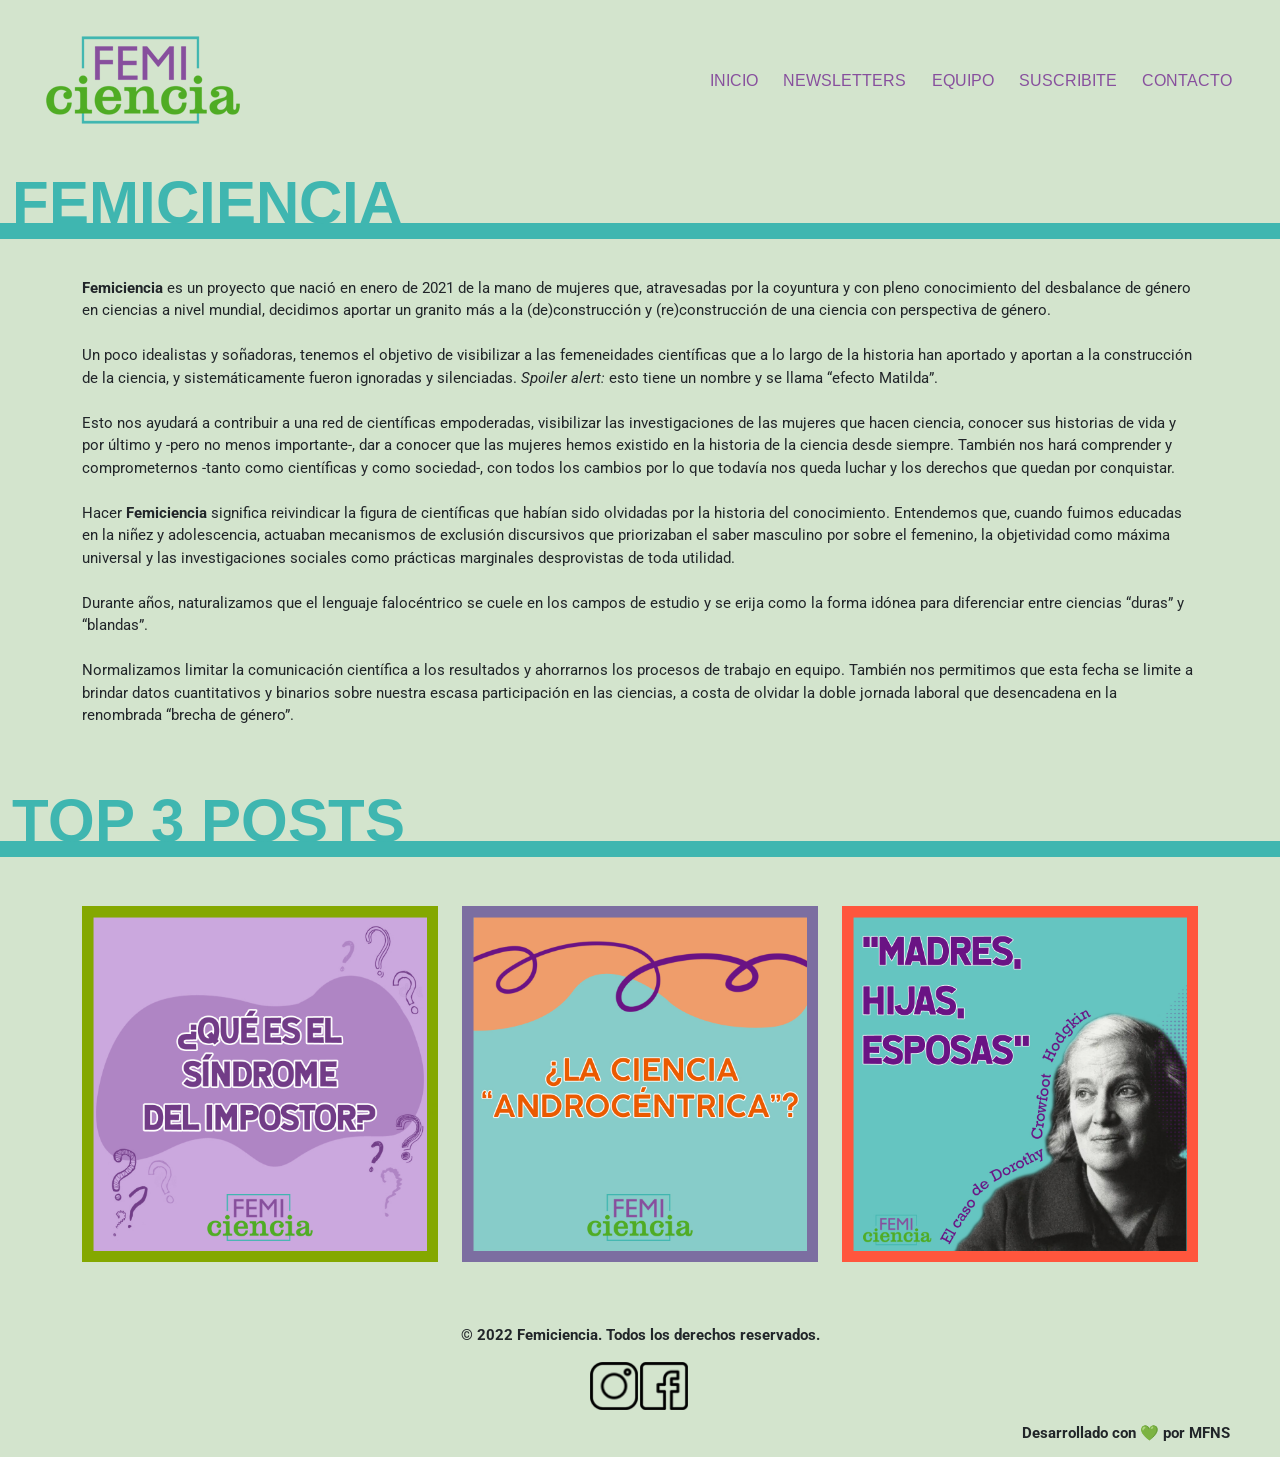
==== index.html @ efdb840a "cambios en el header" ====
<!DOCTYPE html>
<html lang="en">
<head>
    <meta charset="UTF-8">
    <meta http-equiv="X-UA-Compatible" content="IE=edge">
    <meta name="viewport" content="width=device-width, initial-scale=1.0">
    <title>Home | Femiciencia | Comunicación sobre ciencia y género</title>

    <!--Favicon-->
    <link rel="shortcut icon" href="media/logo-femiciencia-favicon.ico" type="image/x-icon">
    <!--Description-->
    <meta name="description" content="Femiciencia es un proyecto de comunicación pública de las ciencias con mirada feminista, que nació por iniciativa de mujeres decididas a aportar a la (de)construcción y (re)construcción de una ciencia con perspectiva de género.">
    <!--Keywords-->
    <meta name="keywords" content="femiciencia, ciencia, género, feminismo, feminismos, perspectiva de género, comunicación, newsletter, comunicación científica, podcast, periodismo, noticias, feminidades, mujer, mujeres, brecha de género">
    <!--Opengraph-->
    <meta property="og:type" content="website">
    <meta property="og:title" content="Femiciencia | Comunicación sobre ciencia y género">
    <meta property="og:url" content="https://femiciencia.000webhostapp.com/index.html">
    <meta property="og:image" content="https://femiciencia.000webhostapp.com/media/logo.png">

    <!--Bootstrap-->
    <link href="https://cdn.jsdelivr.net/npm/bootstrap@5.1.3/dist/css/bootstrap.min.css" rel="stylesheet" integrity="sha384-1BmE4kWBq78iYhFldvKuhfTAU6auU8tT94WrHftjDbrCEXSU1oBoqyl2QvZ6jIW3" crossorigin="anonymous">
    <!--Google Fonts-->
    <link rel="preconnect" href="https://fonts.googleapis.com">
    <link rel="preconnect" href="https://fonts.gstatic.com" crossorigin>
    <link href="https://fonts.googleapis.com/css2?family=Arimo:wght@700&family=Roboto&display=swap" rel="stylesheet">
    <!--CSS-->
    <link rel="stylesheet" href="css/style.css">
    

</head>

<body>

    <!--Inicio encabezado-->    
    <header>
        <!--Inicio menu-->
        <section class="container-fluid section-nav">
            <nav class="navbar navbar-expand-lg container-fluid">
                <div class="container navbar-femi">

                    <a class="navbar-brand" href="index.html"><img src="media/logo.png" alt="Logo Femiciencia" class="logo-femiciencia"></a>

                    <button class="navbar-toggler button-femi" type="button" data-bs-toggle="collapse" data-bs-target="#navbarNav" aria-controls="navbarNav" aria-expanded="false" aria-label="Toggle navigation">
                        <span class="navbar-toggler-icon span-femi"></span>
                    </button>

                    <div class="collapse navbar-collapse collapse-femi container" id="navbarNav">
                        <ul class="navbar-nav ms-auto">
                            <li class="nav-item">
                                <a class="text-menu active" aria-current="page" href="index.html">INICIO</a>
                            </li>
                            <li class="nav-item">
                                <a class="text-menu" href="pages/newsletters.html">NEWSLETTERS</a>
                            </li>
                            <li class="nav-item">
                                <a class="text-menu" href="pages/quienessomos.html">EQUIPO</a>
                            </li>                  
                            <li class="nav-item">
                                <a class="text-menu" href="https://docs.google.com/forms/d/e/1FAIpQLSc8VqwFJJlAEAxdl2mF-Wn6zLK8KfPBBio-UiVipJTwvLGVhA/viewform" target="_blank">SUSCRIBITE</a>
                            </li>
                            <li class="nav-item">
                                <a class="text-menu" href="pages/contacto.html">CONTACTO</a>
                            </li>
                        </ul>
                    </div>
                </div>
            </nav>
          <!--Fin menu-->
        </section> 
    </header>
    <!--Fin encabezado-->  

    <!--Inicio main-->  
    <main>
        <!--Inicio sección texto descriptivo-->
        <section class="index-section">

            <div class="index-div1 container-fluid">
                <h1 class="heading-t1">FEMICIENCIA</h1>
            </div>
            <div class="index-div2 container-fluid">
                <div class="container">
                
                    <p class="index-text"><strong>Femiciencia</strong> es un proyecto que nació en enero de 2021 de la mano de mujeres que, atravesadas por la coyuntura y con pleno conocimiento del desbalance de género en ciencias a nivel mundial, decidimos aportar un granito más a la (de)construcción y (re)construcción de una ciencia con perspectiva de género.<br><br>
                    Un poco idealistas y soñadoras, tenemos el objetivo de visibilizar a las femeneidades científicas que a lo largo de la historia han aportado y aportan a la construcción de la ciencia, y sistemáticamente fueron ignoradas y silenciadas. <i>Spoiler alert:</i> esto tiene un nombre y se llama “efecto Matilda”.<br><br>

                    Esto nos ayudará a contribuir a una red de científicas empoderadas, visibilizar las investigaciones de las mujeres que hacen ciencia, conocer sus historias de vida y por último y -pero no menos importante-, dar a conocer que las mujeres hemos existido en la historia de la ciencia desde siempre. También nos hará comprender y comprometernos -tanto como científicas y como sociedad-, con todos los cambios por lo que todavía nos queda luchar y los derechos que quedan por conquistar. <br><br>
                    Hacer <strong>Femiciencia</strong> significa reivindicar la figura de científicas que habían sido olvidadas por la historia del conocimiento. Entendemos que, cuando fuimos educadas en la niñez y adolescencia, actuaban mecanismos de exclusión discursivos que priorizaban el saber masculino por sobre el femenino, la objetividad como máxima universal y las investigaciones sociales como prácticas marginales desprovistas de toda utilidad. <br><br>
                    Durante años, naturalizamos que el lenguaje falocéntrico se cuele en los campos de estudio y se erija como la forma idónea para diferenciar entre ciencias “duras” y “blandas”. <br><br>
                    Normalizamos limitar la comunicación científica a los resultados y ahorrarnos los procesos de trabajo en equipo. También nos permitimos que esta fecha se limite a brindar datos cuantitativos y binarios sobre nuestra escasa participación en las ciencias, a costa de olvidar la doble jornada laboral que desencadena en la renombrada “brecha de género”.</p>
                </div>
            </div>             
        </section>
        <!--Fin sección texto descriptivo-->

        <!--Inicio seccion posts destacados-->
        <section>
            <div class="index-post-images">
                <div class="container-fluid post-div1">
                    <h2 class="heading-t1">TOP 3 POSTS</h2>
                </div>
            </div>
            <div class="container-fluid post-div2">
                <div class="container index-post-images">
                    <div class="row row-post">
                        <div class="col-lg-4 col-md-4 col-sm-12">
                            <a href="https://www.instagram.com/p/CNvgNy3BuJe/" target="_blank" class="post-image-a"><img src="media/impostor.jpg" alt="síndrome del impostor" class="post-image"></a>
                        </div>
                        <div class="col-lg-4 col-md-4 col-sm-12">
                            <a href="https://www.instagram.com/p/CN8VAHnBcur/" target="_blank" class="post-image-a"><img src="media/cienciaandrocentrica.jpg" alt="ciencia androcéntrica" class="post-image"></a>
                        </div>
                        <div class="col-lg-4 col-md-4 col-sm-12">
                            <a href="https://www.instagram.com/p/CPeO5xohlYp/" target="_blank" class="post-image-a"><img src="media/dorothy.jpg" alt="Dorothy Crowfoot Hodgkin" class="post-image"></a>
                        </div>
                    </div>
                </div>
            </div>
        </section>
        <!--Fin seccion posts destacados-->

    </main>
    <!--Fin main-->  
   
   <!--Inicio pie de página-->  
    <footer>
        <!--Copyright-->
        <p class="footer-text">© 2022 Femiciencia. Todos los derechos reservados.</p>

        <!--Social media-->
        <section class="social-media">
            <div>
                <a href="https://instagram.com/femiciencia_" target="_blank">
                <img src="media/instagram.png" alt="logo instagram" class="logo-social">
                </a>
            </div>
            <div>
                <a href="https://www.facebook.com/femiciencia" target="_blank">
                <img src="media/facebook.png" alt="logo facebook" class="logo-social">
                </a>
            </div>
        </section>
        
        <!--Desarrolladora-->
        <p class="footer-dev">Desarrollado con <span class= "heart">💚</span> por MFNS</p>
    </footer>
    <!--Fin pie de página-->    



    <!--JS-->
    <script src="https://cdn.jsdelivr.net/npm/@popperjs/core@2.10.2/dist/umd/popper.min.js" integrity="sha384-7+zCNj/IqJ95wo16oMtfsKbZ9ccEh31eOz1HGyDuCQ6wgnyJNSYdrPa03rtR1zdB" crossorigin="anonymous"></script>
    <script src="https://cdn.jsdelivr.net/npm/bootstrap@5.1.3/dist/js/bootstrap.min.js" integrity="sha384-QJHtvGhmr9XOIpI6YVutG+2QOK9T+ZnN4kzFN1RtK3zEFEIsxhlmWl5/YESvpZ13" crossorigin="anonymous"></script>
</body>

</html>
---- css/style.css ----
/*Header map*/
footer .social-media {
  display: flex;
  flex-direction: row;
  justify-content: center;
}

header {
  display: flex;
  flex-direction: row;
  justify-content: space-between;
  align-items: center;
}

/*header*/
header .section-nav {
  margin-bottom: 2%;
}
header .section-nav nav .navbar-femi {
  margin-right: 10%;
}
header .section-nav nav .navbar-femi .navbar-brand .logo-femiciencia {
  margin: 10%;
}
@media screen and (max-width: 480px) {
  header .section-nav nav .navbar-femi .navbar-brand .logo-femiciencia {
    width: 70%;
  }
}
header .section-nav nav .navbar-femi .navbar-brand .logo-femiciencia:hover {
  transform: scale(1.1);
  transition: all 1s;
}
header .section-nav nav .navbar-femi .button-femi {
  background-color: rgba(211, 228, 205, 0);
  border-color: #3FB6B0;
  border-width: 3px;
}
header .section-nav nav .navbar-femi .button-femi .span-femi {
  background-image: url("data:image/svg+xml;charset=utf8,%3Csvg viewBox='0 0 30 30' xmlns='http://www.w3.org/2000/svg'%3E%3Cpath stroke='rgba(63, 182, 176, 0.85)' stroke-width='2' stroke-linecap='round' stroke-miterlimit='10' d='M4 7h22M4 15h22M4 23h22'/%3E%3C/svg%3E");
}
header .section-nav nav .navbar-femi .collapse-femi .navbar-nav .nav-item {
  margin: 0 3%;
}
header .section-nav nav .navbar-femi .collapse-femi .navbar-nav .nav-item .text-menu {
  color: #874F9D;
  font-family: "Arimo", sans-serif;
  font-size: 1em;
  text-decoration: none;
}

footer .social-media {
  display: flex;
  flex-direction: row;
  justify-content: center;
}

header {
  display: flex;
  flex-direction: row;
  justify-content: space-between;
  align-items: center;
}

/*footer*/
footer {
  margin: 1% 3% 1% 3%;
  /*Footer mobile*/
  /*Footer: tablet*/
}
footer .footer-text {
  font-weight: bold;
  text-align: center;
}
footer .social-media {
  margin: 1%;
}
footer .social-media .logo-social {
  width: 95%;
}
@media screen and (max-width: 480px) {
  footer .footer-text {
    font-size: 13px;
  }
  footer .footer-dev {
    margin-bottom: 1%;
    margin-right: 1%;
    font-weight: bold;
    text-align: center;
    font-size: 13px;
  }
  footer .logo-social {
    width: 70%;
  }
}
@media screen and (min-width: 481px) and (max-width: 980px) {
  footer .logo-social {
    width: 85%;
  }
}

.footer-dev {
  margin-bottom: 1%;
  margin-right: 1%;
  font-weight: bold;
  text-align: end;
}

.footer-dev > .heart {
  display: inline-flex;
  animation-name: beatHeart;
  animation-duration: 0.8s;
  animation-iteration-count: infinite;
}

@keyframes beatHeart {
  0% {
    transform: scale(1);
  }
  25% {
    transform: scale(1.1);
  }
  40% {
    transform: scale(1);
  }
  60% {
    transform: scale(1.1);
  }
  100% {
    transform: scale(1);
  }
}
main .index-section {
  margin-bottom: 3%;
}
main .index-section .index-div1 {
  display: flex;
  align-items: baseline;
  margin-top: 1em;
  border-bottom: 1em solid #3FB6B0;
}
@media screen and (max-width: 980px) {
  main .index-section .index-div1 {
    margin-top: 1em;
  }
}
main .index-section .index-div1 .index-text {
  text-align: justify;
}
main .index-section .index-div2 {
  margin-top: 0;
  padding-top: 3%;
  padding-bottom: 3%;
}
main .index-post-images .post-div1 {
  display: flex;
  align-items: baseline;
  margin-top: 1em;
  border-bottom: 1em solid #3FB6B0;
}
main .post-div2 {
  padding-top: 3%;
  padding-bottom: 3%;
}
main .post-div2 .row-post div .post-image-a .post-image {
  width: 100%;
  margin-top: 3%;
  margin-bottom: 3%;
}
main .post-div2 .row-post div .post-image-a .post-image:hover {
  transform: scale(1.06);
  transition: all 1s;
}

/*quienes somos*/
main section div div .integrante {
  display: flex;
  flex-direction: center;
  margin: 1% 0 1% 0;
  align-items: center;
}
main section div div .integrante .image-integrante {
  width: 150px;
  height: 150px;
}
main section div div .integrante .text-integrante {
  margin: 0 2% 0 2%;
  padding: 2%;
}

.integrante-1, .integrante-3, .integrante-5, .integrante-7 {
  background-color: #C0D9BE;
}

.integrante-2, .integrante-4, .integrante-6 {
  background-color: #ADCEAE;
}

/*newsletters*/
main section div .columna-1 {
  padding: 2%;
}
main section div .columna-1:hover {
  background-color: #C0D9BE;
}
main section div .columna-1 .link-newsletters {
  color: #874F9D;
  text-decoration: none;
  font-weight: bold;
}

.body-news-individuales {
  background-color: #D9D7F1;
}
.body-news-individuales main section div .columna-news .preguntas-news {
  text-align: center;
  font-weight: bold;
}
.body-news-individuales main section div .columna-news .linea-divisoria {
  height: 3px;
  background-color: #3FB6B0;
}
.body-news-individuales main .boton-news-div {
  display: flex;
  flex-direction: row;
  justify-content: center;
  margin-bottom: 5%;
  margin-top: 3%;
}
.body-news-individuales main .boton-news-div .boton-news-img:hover {
  box-shadow: 0 4px 16px #b39ee2;
  transition: all 0.2s ease;
}

/*contacto*/
.get-in-touch {
  max-width: 800px;
  margin: 50px auto;
  position: relative;
}

.get-in-touch .title {
  text-align: center;
  text-transform: uppercase;
  letter-spacing: 3px;
  font-size: 3em;
  line-height: 48px;
  padding-bottom: 48px;
  color: #874F9D;
  background: #5543ca;
  background: -moz-linear-gradient(left, #874F9D 0%, #3FB6B0 100%) !important;
  background: -webkit-linear-gradient(left, #874F9D 0%, #3FB6B0 100%) !important;
  background: linear-gradient(to right, #3FB6B0 0%, #874F9D 100%) !important;
  -webkit-background-clip: text !important;
  -webkit-text-fill-color: transparent !important;
}

.contact-form .form-field {
  position: relative;
  margin: 32px 0;
}

.contact-form .input-text {
  display: block;
  width: 100%;
  height: 36px;
  border-width: 0 0 2px 0;
  border-color: #5543ca;
  font-size: 18px;
  line-height: 26px;
  font-weight: 400;
}

.contact-form .input-text:focus {
  outline: none;
}

.contact-form .input-text:focus + .label,
.contact-form .input-text.not-empty + .label {
  -webkit-transform: translateY(-24px);
  transform: translateY(-24px);
}

.contact-form .label {
  position: absolute;
  left: 20px;
  bottom: 11px;
  font-size: 18px;
  line-height: 26px;
  font-weight: 400;
  color: #5543ca;
  cursor: text;
  transition: -webkit-transform 0.2s ease-in-out;
  transition: transform 0.2s ease-in-out;
  transition: transform 0.2s ease-in-out;
  -webkit-transform: 0.2s ease-in-out;
}

.contact-form .submit-btn {
  display: inline-block;
  background-color: #000;
  background-image: linear-gradient(125deg, #874F9D, #3FB6B0);
  color: #fff;
  text-transform: uppercase;
  letter-spacing: 2px;
  font-size: 16px;
  padding: 8px 16px;
  border: none;
  width: 200px;
  cursor: pointer;
}

* {
  margin: 0;
  padding: 0;
}

body {
  background-color: #D3E4CD;
}

p {
  font-family: "Roboto", sans-serif;
  font-size: 15px;
}

.newsletters-heading, .podcast-heading, .integrantes-heading, .contacto-heading, .heading-post {
  font-family: "Arimo", sans-serif;
  color: #874F9D;
  font-size: 32px;
  text-align: center;
  margin-bottom: 2%;
}

.heading-t1 {
  font-weight: bolder;
  color: #3FB6B0;
  font-size: 60px;
  line-height: 0;
  font-family: "Arimo", sans-serif;
}

.newsletters-heading-2, .integrantes-heading-2 {
  font-family: "Arimo", sans-serif;
  font-size: 28px;
  color: #4FAC24;
}

p::selection, strong::selection, i::selection, br::selection, h1::selection, h2::selection, .heart::selection, a::selection {
  background-color: #874F9D;
  color: #D9D7F1;
}

/*General media queries*/
/*Main headings & texts size: mobile*/
@media screen and (max-width: 480px) {
  .newsletters-heading, .podcast-heading, .integrantes-heading, .contacto-heading {
    font-size: 25px;
    text-align: center;
  }

  .heading-t1 {
    font-size: 35px;
  }

  .index-text {
    text-align: justify;
    font-size: 16px;
  }

  .text-integrante > p, .newsletter-div > p {
    font-size: 16px;
  }

  .integrantes-heading-2 {
    font-size: 25px;
  }

  .newsletters-heading-2 {
    font-size: 20px;
  }
}
/*Main headings & texts size: tablet*/
@media screen and (min-width: 481px) and (max-width: 980px) {
  .newsletters-heading, .podcast-heading, .integrantes-heading, .contacto-heading, .heading-post {
    font-size: 25px;
    text-align: center;
  }

  .newsletters-heading-2, .integrantes-heading-2 {
    font-size: 25px;
  }

  .heading-t1 {
    font-size: 45px;
  }
}
.disclaimer {
  display: none;
}

/*# sourceMappingURL=style.css.map */
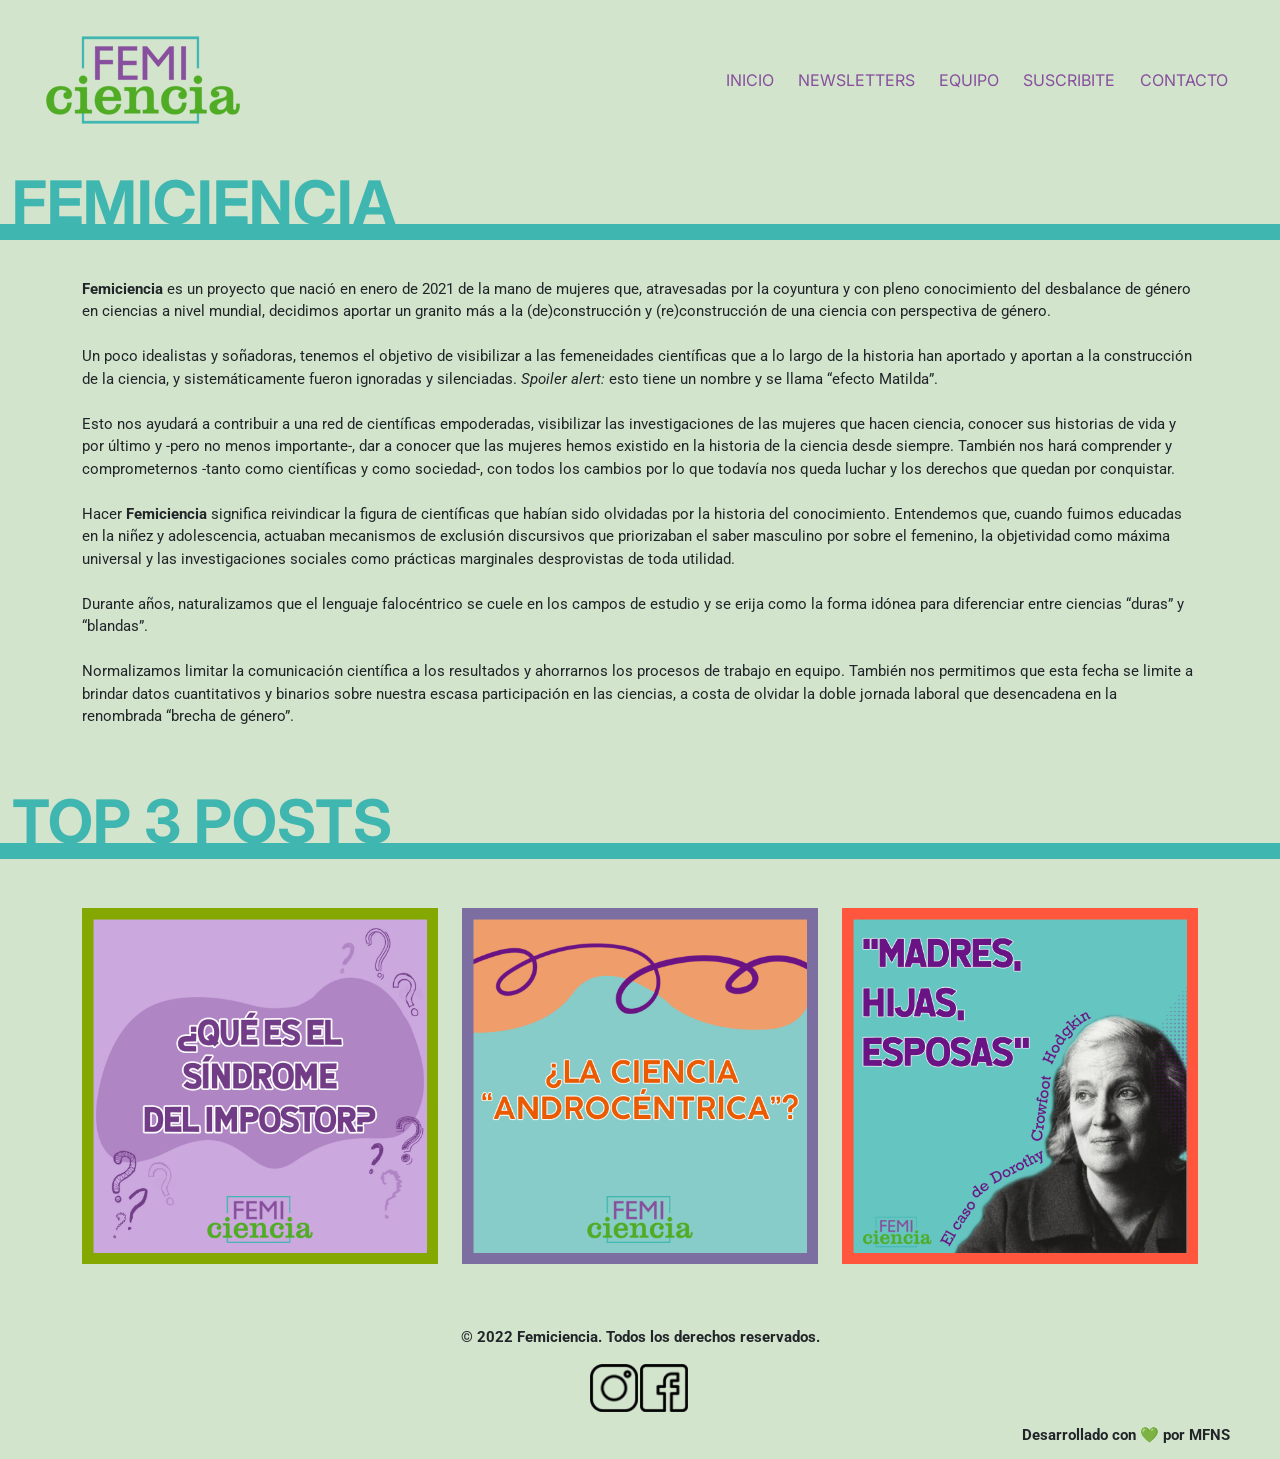
==== commit ab58f4bf: "cambie la fuente de los headings" ====
--- a/index.html
+++ b/index.html
@@ -24,6 +24,9 @@
     <link rel="preconnect" href="https://fonts.googleapis.com">
     <link rel="preconnect" href="https://fonts.gstatic.com" crossorigin>
     <link href="https://fonts.googleapis.com/css2?family=Arimo:wght@700&family=Roboto&display=swap" rel="stylesheet">
+    <link rel="preconnect" href="https://fonts.googleapis.com">
+    <link rel="preconnect" href="https://fonts.gstatic.com" crossorigin>
+    <link href="https://fonts.googleapis.com/css2?family=Inter:wght@700&display=swap" rel="stylesheet">
     <!--CSS-->
     <link rel="stylesheet" href="css/style.css">
     
--- a/css/style.css
+++ b/css/style.css
@@ -44,7 +44,7 @@
 }
 header .section-nav nav .navbar-femi .collapse-femi .navbar-nav .nav-item .text-menu {
   color: #874F9D;
-  font-family: "Arimo", sans-serif;
+  font-family: "Inter", sans-serif;
   font-size: 1em;
   text-decoration: none;
 }
@@ -139,11 +139,6 @@
   margin-top: 1em;
   border-bottom: 1em solid #3FB6B0;
 }
-@media screen and (max-width: 980px) {
-  main .index-section .index-div1 {
-    margin-top: 1em;
-  }
-}
 main .index-section .index-div1 .index-text {
   text-align: justify;
 }
@@ -197,6 +192,13 @@
 }
 
 /*newsletters*/
+main .news-div1 {
+  display: flex;
+  align-items: baseline;
+  margin-top: 1em;
+  border-bottom: 1em solid #3FB6B0;
+  margin-bottom: 2%;
+}
 main section div .columna-1 {
   padding: 2%;
 }
@@ -212,6 +214,13 @@
 .body-news-individuales {
   background-color: #D9D7F1;
 }
+.body-news-individuales main .news-ind-div1 {
+  display: flex;
+  align-items: baseline;
+  margin-top: 1em;
+  border-bottom: 1em solid #874F9D;
+  margin-bottom: 2%;
+}
 .body-news-individuales main section div .columna-news .preguntas-news {
   text-align: center;
   font-weight: bold;
@@ -223,13 +232,13 @@
 .body-news-individuales main .boton-news-div {
   display: flex;
   flex-direction: row;
-  justify-content: center;
+  justify-content: flex-end;
   margin-bottom: 5%;
   margin-top: 3%;
 }
 .body-news-individuales main .boton-news-div .boton-news-img:hover {
-  box-shadow: 0 4px 16px #b39ee2;
-  transition: all 0.2s ease;
+  transform: scale(1.2);
+  transition: all 1s;
 }
 
 /*contacto*/
@@ -324,8 +333,8 @@
   font-size: 15px;
 }
 
-.newsletters-heading, .podcast-heading, .integrantes-heading, .contacto-heading, .heading-post {
-  font-family: "Arimo", sans-serif;
+.podcast-heading, .integrantes-heading, .contacto-heading, .heading-post {
+  font-family: "Inter", sans-serif;
   color: #874F9D;
   font-size: 32px;
   text-align: center;
@@ -337,11 +346,19 @@
   color: #3FB6B0;
   font-size: 60px;
   line-height: 0;
-  font-family: "Arimo", sans-serif;
+  font-family: "Inter", sans-serif;
+}
+
+.heading-t2 {
+  font-weight: bolder;
+  color: #874F9D;
+  font-size: 60px;
+  line-height: 0;
+  font-family: "Inter", sans-serif;
 }
 
 .newsletters-heading-2, .integrantes-heading-2 {
-  font-family: "Arimo", sans-serif;
+  font-family: "Inter", sans-serif;
   font-size: 28px;
   color: #4FAC24;
 }
@@ -354,12 +371,12 @@
 /*General media queries*/
 /*Main headings & texts size: mobile*/
 @media screen and (max-width: 480px) {
-  .newsletters-heading, .podcast-heading, .integrantes-heading, .contacto-heading {
+  .integrantes-heading, .contacto-heading {
     font-size: 25px;
     text-align: center;
   }
 
-  .heading-t1 {
+  .heading-t1, .heading-t2 {
     font-size: 35px;
   }
 
@@ -382,7 +399,7 @@
 }
 /*Main headings & texts size: tablet*/
 @media screen and (min-width: 481px) and (max-width: 980px) {
-  .newsletters-heading, .podcast-heading, .integrantes-heading, .contacto-heading, .heading-post {
+  .integrantes-heading, .contacto-heading, .heading-post {
     font-size: 25px;
     text-align: center;
   }
@@ -391,7 +408,7 @@
     font-size: 25px;
   }
 
-  .heading-t1 {
+  .heading-t1, .heading-t2 {
     font-size: 45px;
   }
 }
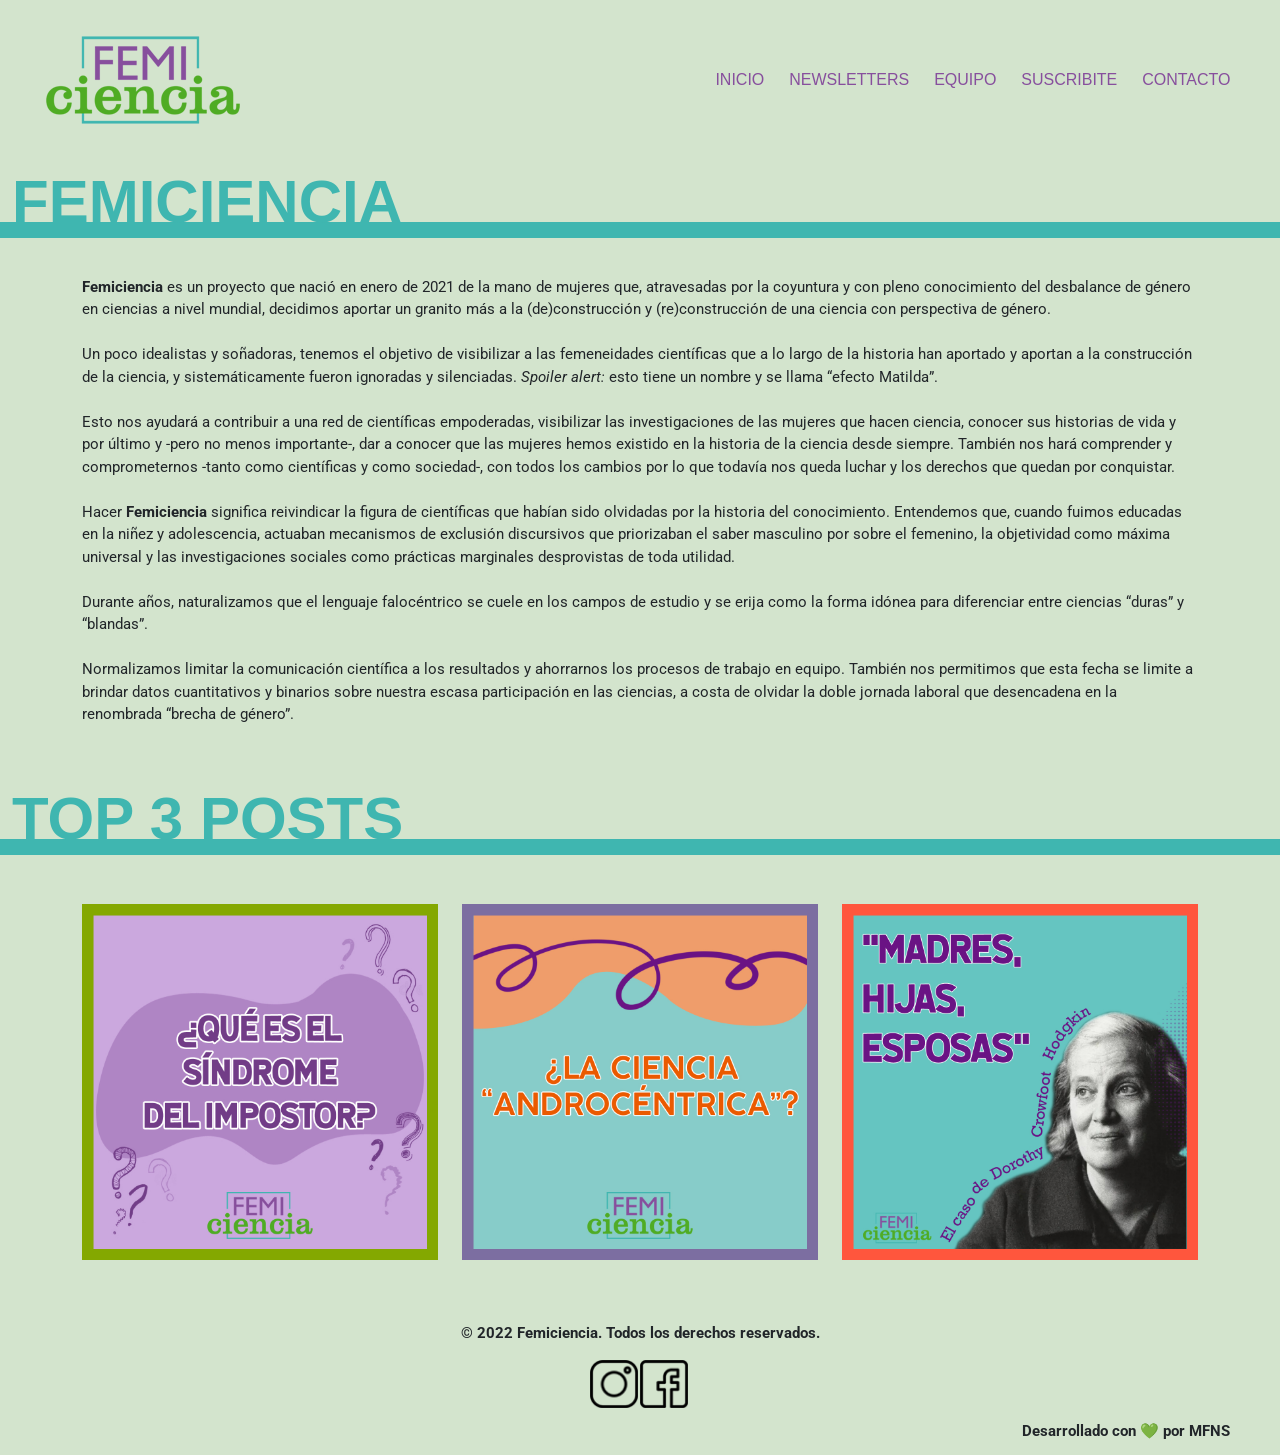
==== commit f6909319: "cambios en estilo footer" ====
--- a/index.html
+++ b/index.html
@@ -24,9 +24,6 @@
     <link rel="preconnect" href="https://fonts.googleapis.com">
     <link rel="preconnect" href="https://fonts.gstatic.com" crossorigin>
     <link href="https://fonts.googleapis.com/css2?family=Arimo:wght@700&family=Roboto&display=swap" rel="stylesheet">
-    <link rel="preconnect" href="https://fonts.googleapis.com">
-    <link rel="preconnect" href="https://fonts.gstatic.com" crossorigin>
-    <link href="https://fonts.googleapis.com/css2?family=Inter:wght@700&display=swap" rel="stylesheet">
     <!--CSS-->
     <link rel="stylesheet" href="css/style.css">
     
--- a/css/style.css
+++ b/css/style.css
@@ -77,6 +77,10 @@
 }
 footer .social-media .logo-social {
   width: 95%;
+}
+footer .social-media .logo-social:hover {
+  transform: scale(1.1);
+  transition: all 1s;
 }
 @media screen and (max-width: 480px) {
   footer .footer-text {
@@ -168,6 +172,13 @@
 }
 
 /*quienes somos*/
+main .equipo-div1 {
+  display: flex;
+  align-items: baseline;
+  margin-top: 1em;
+  border-bottom: 1em solid #3FB6B0;
+  margin-bottom: 2%;
+}
 main section div div .integrante {
   display: flex;
   flex-direction: center;
@@ -178,16 +189,22 @@
   width: 150px;
   height: 150px;
 }
+main section div div .integrante .img-integrante-sm {
+  margin-bottom: 2%;
+}
 main section div div .integrante .text-integrante {
   margin: 0 2% 0 2%;
   padding: 2%;
-}
-
-.integrante-1, .integrante-3, .integrante-5, .integrante-7 {
+  display: flex;
+  flex-direction: column;
+  justify-content: center;
+  align-items: center;
+}
+
+.integrante {
   background-color: #C0D9BE;
 }
-
-.integrante-2, .integrante-4, .integrante-6 {
+.integrante:hover {
   background-color: #ADCEAE;
 }
 
@@ -235,6 +252,14 @@
   justify-content: flex-end;
   margin-bottom: 5%;
   margin-top: 3%;
+}
+@media screen and (max-width: 480px) {
+  .body-news-individuales main .boton-news-div {
+    display: flex;
+    flex-direction: row;
+    justify-content: center;
+    width: 70%;
+  }
 }
 .body-news-individuales main .boton-news-div .boton-news-img:hover {
   transform: scale(1.2);
@@ -333,7 +358,7 @@
   font-size: 15px;
 }
 
-.podcast-heading, .integrantes-heading, .contacto-heading, .heading-post {
+.contacto-heading, .heading-post {
   font-family: "Inter", sans-serif;
   color: #874F9D;
   font-size: 32px;
@@ -363,7 +388,7 @@
   color: #4FAC24;
 }
 
-p::selection, strong::selection, i::selection, br::selection, h1::selection, h2::selection, .heart::selection, a::selection {
+p::selection, strong::selection, i::selection, br::selection, h1::selection, h2::selection, .heart::selection, a::selection, img::selection {
   background-color: #874F9D;
   color: #D9D7F1;
 }
@@ -371,7 +396,7 @@
 /*General media queries*/
 /*Main headings & texts size: mobile*/
 @media screen and (max-width: 480px) {
-  .integrantes-heading, .contacto-heading {
+  .contacto-heading {
     font-size: 25px;
     text-align: center;
   }
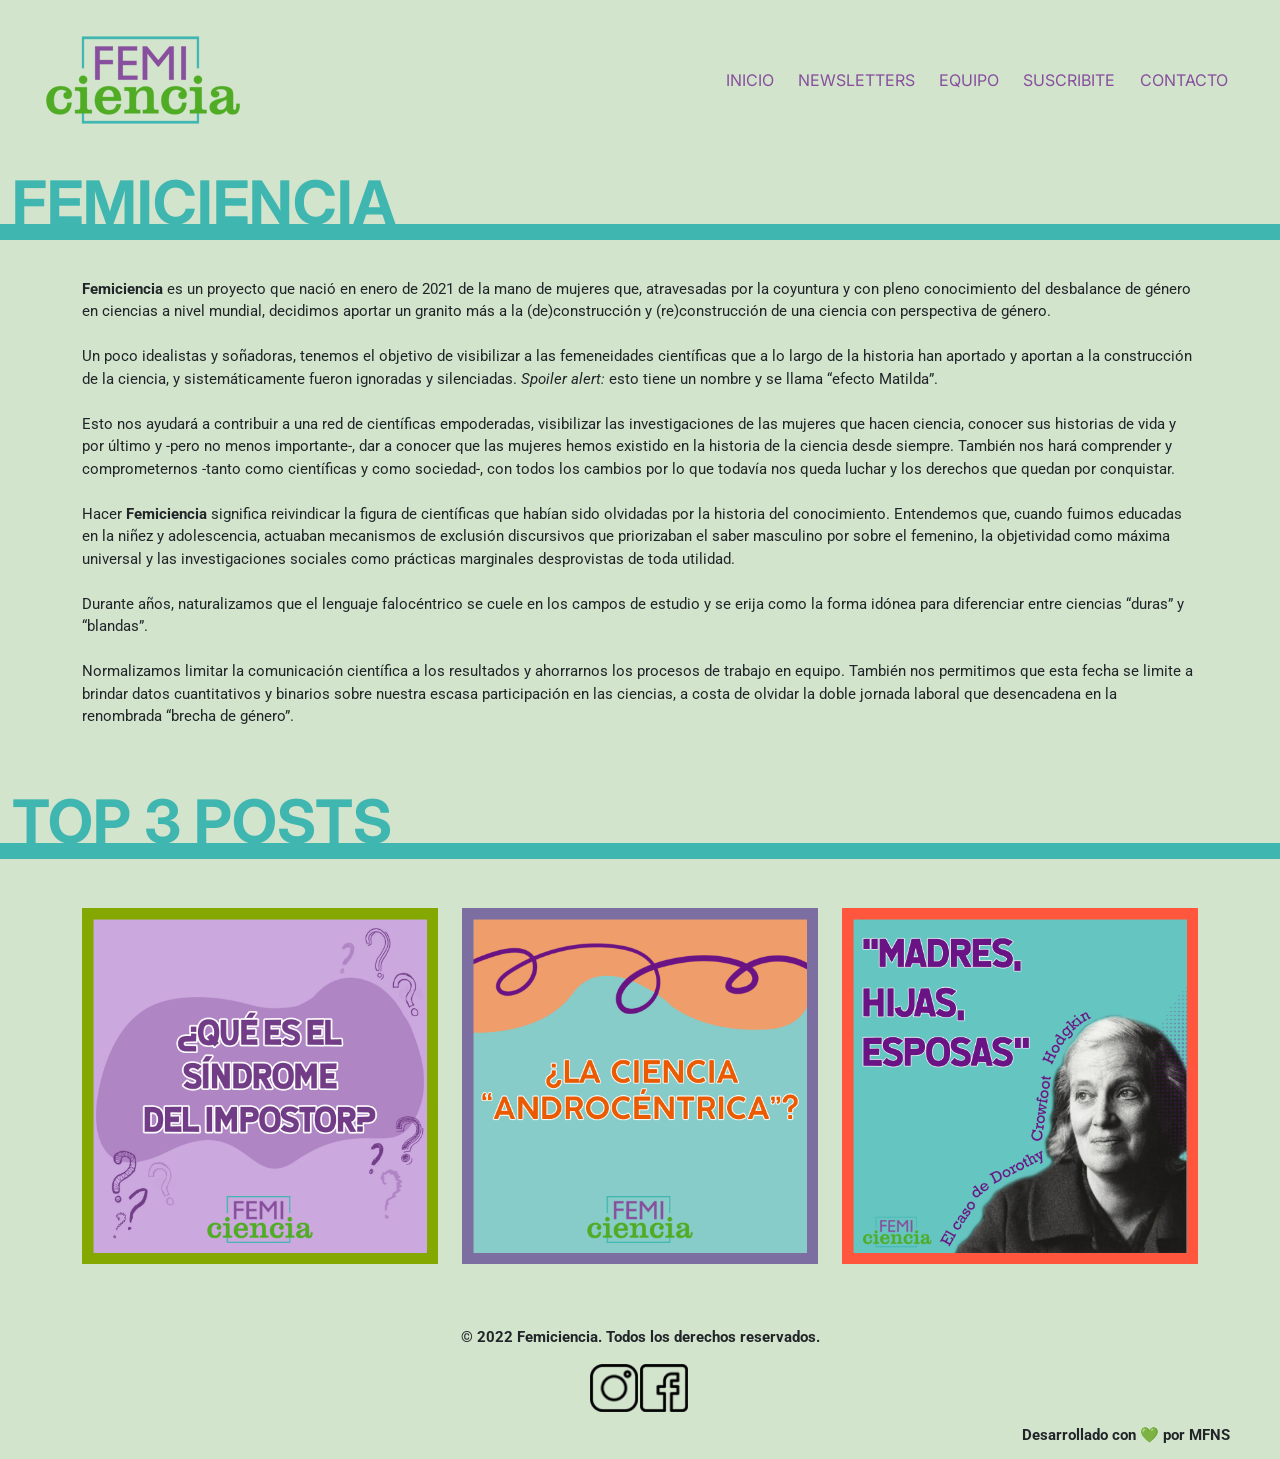
==== commit 0b8d23e1: "correcion de fuente menu index" ====
--- a/index.html
+++ b/index.html
@@ -24,6 +24,9 @@
     <link rel="preconnect" href="https://fonts.googleapis.com">
     <link rel="preconnect" href="https://fonts.gstatic.com" crossorigin>
     <link href="https://fonts.googleapis.com/css2?family=Arimo:wght@700&family=Roboto&display=swap" rel="stylesheet">
+    <link rel="preconnect" href="https://fonts.googleapis.com">
+    <link rel="preconnect" href="https://fonts.gstatic.com" crossorigin>
+    <link href="https://fonts.googleapis.com/css2?family=Inter:wght@700&display=swap" rel="stylesheet">
     <!--CSS-->
     <link rel="stylesheet" href="css/style.css">
     
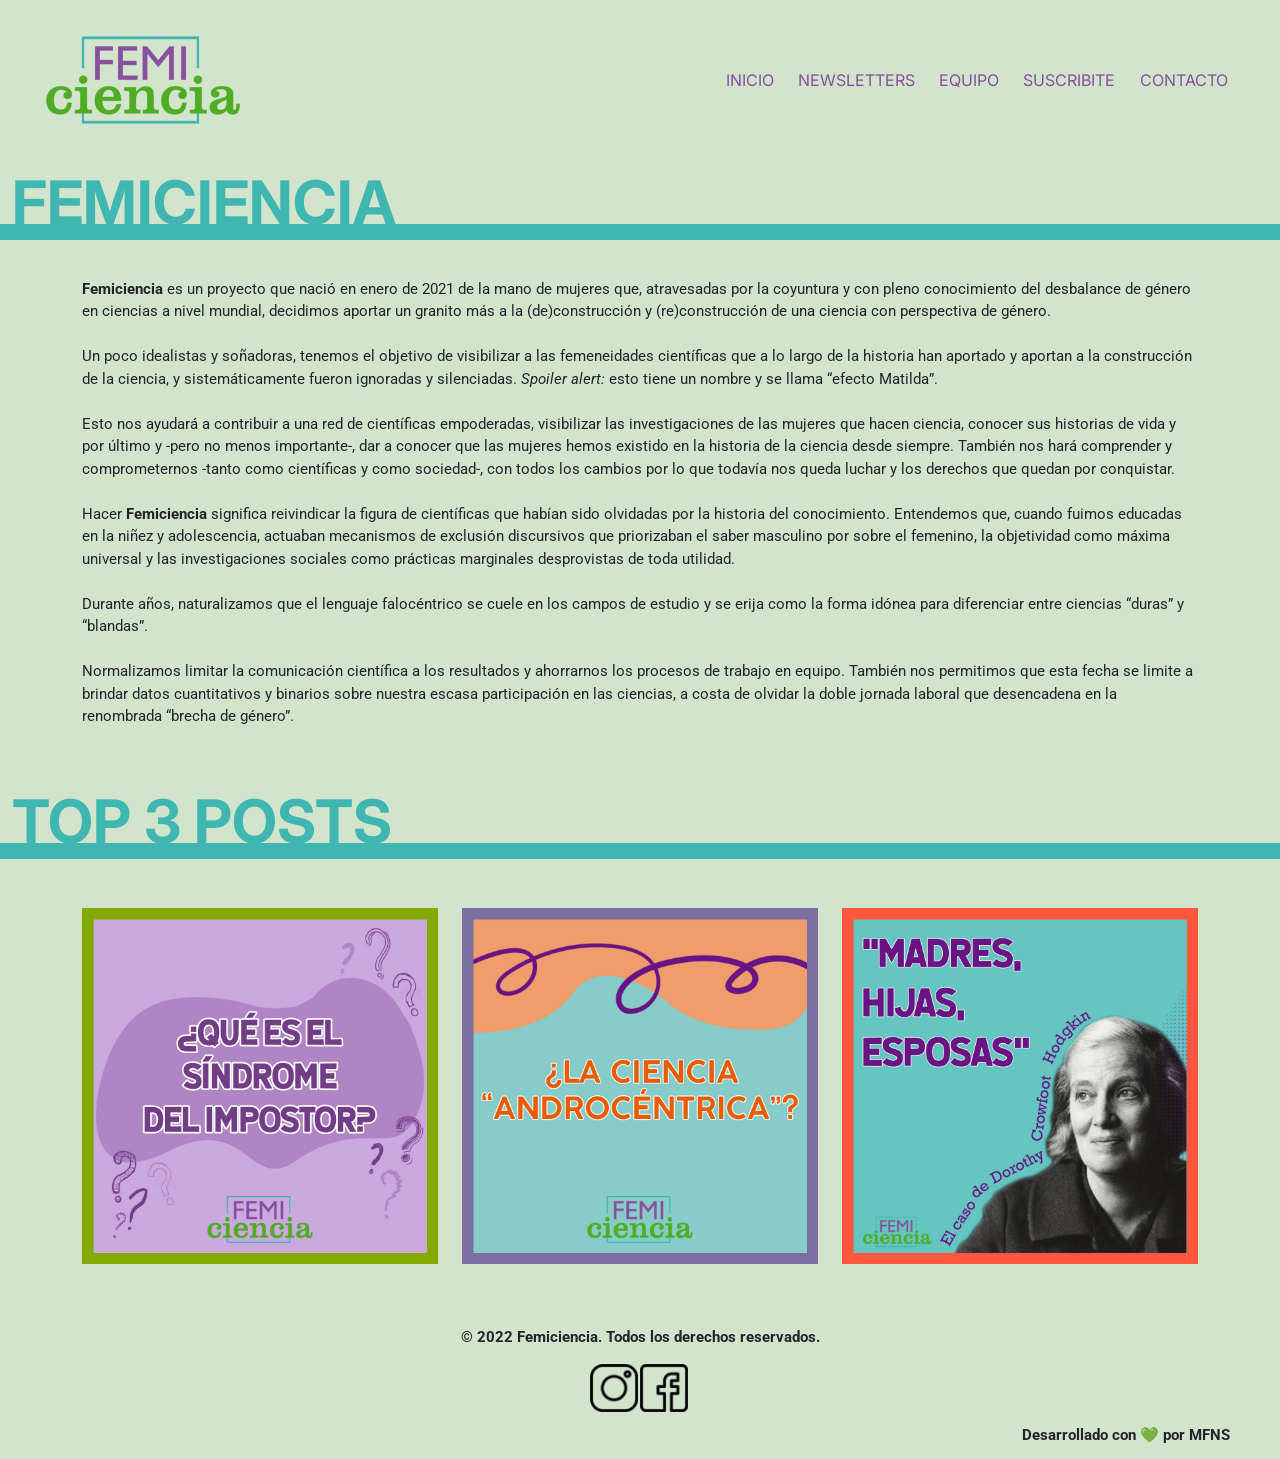
==== commit ed601080: "cambio de formato de imagenes" ====
--- a/index.html
+++ b/index.html
@@ -42,7 +42,7 @@
             <nav class="navbar navbar-expand-lg container-fluid">
                 <div class="container navbar-femi">
 
-                    <a class="navbar-brand" href="index.html"><img src="media/logo.png" alt="Logo Femiciencia" class="logo-femiciencia"></a>
+                    <a class="navbar-brand" href="index.html"><img src="media/logo.webp" alt="Logo Femiciencia" class="logo-femiciencia"></a>
 
                     <button class="navbar-toggler button-femi" type="button" data-bs-toggle="collapse" data-bs-target="#navbarNav" aria-controls="navbarNav" aria-expanded="false" aria-label="Toggle navigation">
                         <span class="navbar-toggler-icon span-femi"></span>
@@ -108,13 +108,13 @@
                 <div class="container index-post-images">
                     <div class="row row-post">
                         <div class="col-lg-4 col-md-4 col-sm-12">
-                            <a href="https://www.instagram.com/p/CNvgNy3BuJe/" target="_blank" class="post-image-a"><img src="media/impostor.jpg" alt="síndrome del impostor" class="post-image"></a>
+                            <a href="https://www.instagram.com/p/CNvgNy3BuJe/" target="_blank" class="post-image-a"><img src="media/impostor.webp" alt="síndrome del impostor" class="post-image"></a>
                         </div>
                         <div class="col-lg-4 col-md-4 col-sm-12">
-                            <a href="https://www.instagram.com/p/CN8VAHnBcur/" target="_blank" class="post-image-a"><img src="media/cienciaandrocentrica.jpg" alt="ciencia androcéntrica" class="post-image"></a>
+                            <a href="https://www.instagram.com/p/CN8VAHnBcur/" target="_blank" class="post-image-a"><img src="media/cienciaandrocentrica.webp" alt="ciencia androcéntrica" class="post-image"></a>
                         </div>
                         <div class="col-lg-4 col-md-4 col-sm-12">
-                            <a href="https://www.instagram.com/p/CPeO5xohlYp/" target="_blank" class="post-image-a"><img src="media/dorothy.jpg" alt="Dorothy Crowfoot Hodgkin" class="post-image"></a>
+                            <a href="https://www.instagram.com/p/CPeO5xohlYp/" target="_blank" class="post-image-a"><img src="media/dorothy.webp" alt="Dorothy Crowfoot Hodgkin" class="post-image"></a>
                         </div>
                     </div>
                 </div>
@@ -134,12 +134,12 @@
         <section class="social-media">
             <div>
                 <a href="https://instagram.com/femiciencia_" target="_blank">
-                <img src="media/instagram.png" alt="logo instagram" class="logo-social">
+                <img src="media/instagram.webp" alt="logo instagram" class="logo-social">
                 </a>
             </div>
             <div>
                 <a href="https://www.facebook.com/femiciencia" target="_blank">
-                <img src="media/facebook.png" alt="logo facebook" class="logo-social">
+                <img src="media/facebook.webp" alt="logo facebook" class="logo-social">
                 </a>
             </div>
         </section>
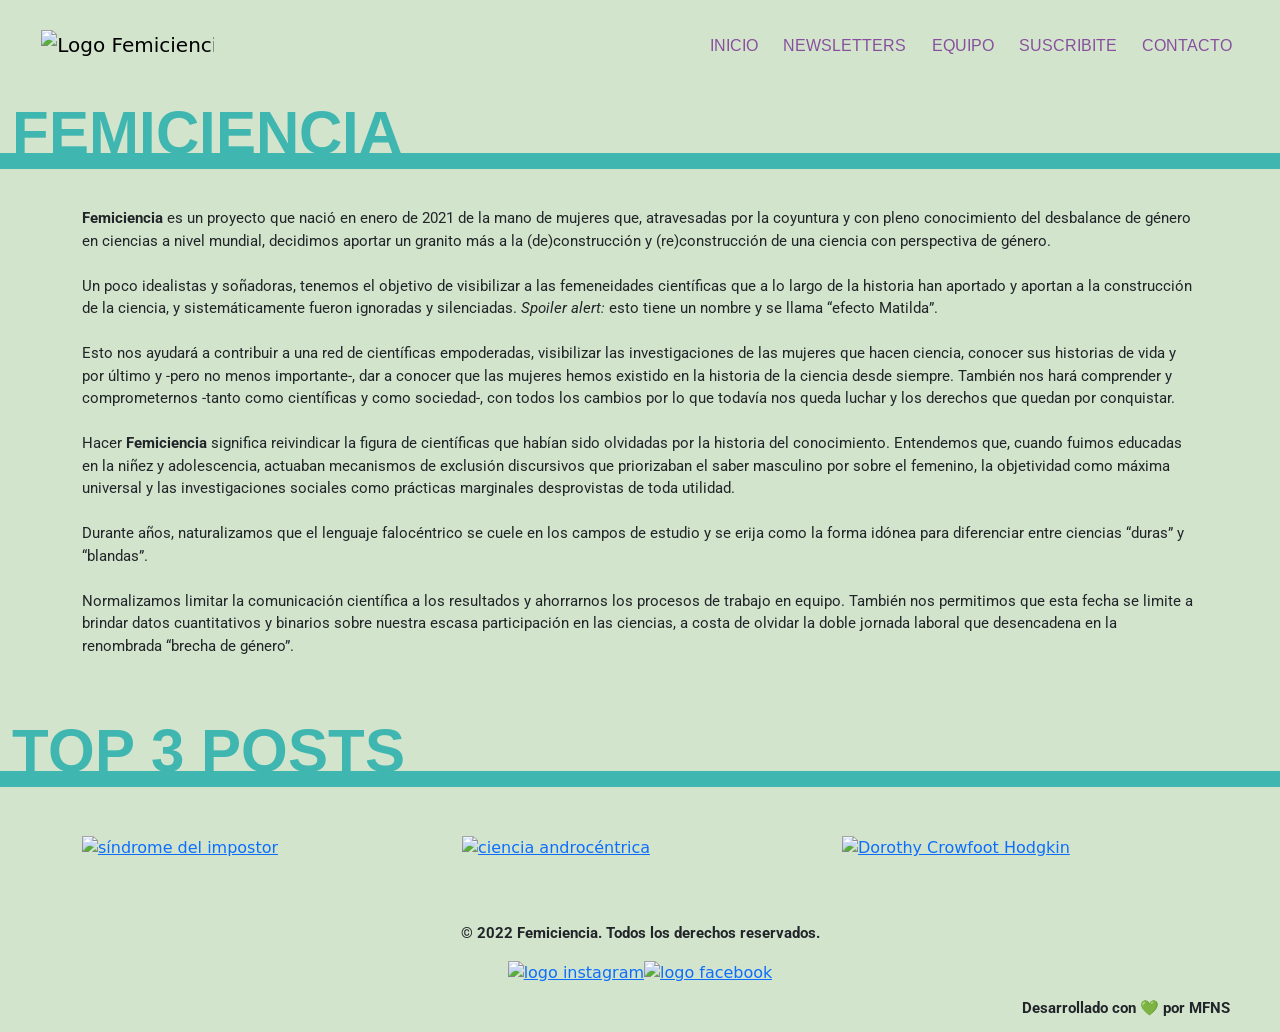
==== commit fc4e290b: "cambios en menu desplegable" ====
--- a/index.html
+++ b/index.html
@@ -24,9 +24,6 @@
     <link rel="preconnect" href="https://fonts.googleapis.com">
     <link rel="preconnect" href="https://fonts.gstatic.com" crossorigin>
     <link href="https://fonts.googleapis.com/css2?family=Arimo:wght@700&family=Roboto&display=swap" rel="stylesheet">
-    <link rel="preconnect" href="https://fonts.googleapis.com">
-    <link rel="preconnect" href="https://fonts.gstatic.com" crossorigin>
-    <link href="https://fonts.googleapis.com/css2?family=Inter:wght@700&display=swap" rel="stylesheet">
     <!--CSS-->
     <link rel="stylesheet" href="css/style.css">
     
@@ -39,10 +36,10 @@
     <header>
         <!--Inicio menu-->
         <section class="container-fluid section-nav">
-            <nav class="navbar navbar-expand-lg container-fluid">
+            <nav class="navbar navbar-expand-lg">
                 <div class="container navbar-femi">
 
-                    <a class="navbar-brand" href="index.html"><img src="media/logo.webp" alt="Logo Femiciencia" class="logo-femiciencia"></a>
+                    <a class="navbar-brand" href="index.html"><img src="media/logo.png" alt="Logo Femiciencia" class="logo-femiciencia"></a>
 
                     <button class="navbar-toggler button-femi" type="button" data-bs-toggle="collapse" data-bs-target="#navbarNav" aria-controls="navbarNav" aria-expanded="false" aria-label="Toggle navigation">
                         <span class="navbar-toggler-icon span-femi"></span>
@@ -108,13 +105,13 @@
                 <div class="container index-post-images">
                     <div class="row row-post">
                         <div class="col-lg-4 col-md-4 col-sm-12">
-                            <a href="https://www.instagram.com/p/CNvgNy3BuJe/" target="_blank" class="post-image-a"><img src="media/impostor.webp" alt="síndrome del impostor" class="post-image"></a>
+                            <a href="https://www.instagram.com/p/CNvgNy3BuJe/" target="_blank" class="post-image-a"><img src="media/impostor.jpg" alt="síndrome del impostor" class="post-image"></a>
                         </div>
                         <div class="col-lg-4 col-md-4 col-sm-12">
-                            <a href="https://www.instagram.com/p/CN8VAHnBcur/" target="_blank" class="post-image-a"><img src="media/cienciaandrocentrica.webp" alt="ciencia androcéntrica" class="post-image"></a>
+                            <a href="https://www.instagram.com/p/CN8VAHnBcur/" target="_blank" class="post-image-a"><img src="media/cienciaandrocentrica.jpg" alt="ciencia androcéntrica" class="post-image"></a>
                         </div>
                         <div class="col-lg-4 col-md-4 col-sm-12">
-                            <a href="https://www.instagram.com/p/CPeO5xohlYp/" target="_blank" class="post-image-a"><img src="media/dorothy.webp" alt="Dorothy Crowfoot Hodgkin" class="post-image"></a>
+                            <a href="https://www.instagram.com/p/CPeO5xohlYp/" target="_blank" class="post-image-a"><img src="media/dorothy.jpg" alt="Dorothy Crowfoot Hodgkin" class="post-image"></a>
                         </div>
                     </div>
                 </div>
@@ -134,12 +131,12 @@
         <section class="social-media">
             <div>
                 <a href="https://instagram.com/femiciencia_" target="_blank">
-                <img src="media/instagram.webp" alt="logo instagram" class="logo-social">
+                <img src="media/instagram.png" alt="logo instagram" class="logo-social">
                 </a>
             </div>
             <div>
                 <a href="https://www.facebook.com/femiciencia" target="_blank">
-                <img src="media/facebook.webp" alt="logo facebook" class="logo-social">
+                <img src="media/facebook.png" alt="logo facebook" class="logo-social">
                 </a>
             </div>
         </section>
--- a/css/style.css
+++ b/css/style.css
@@ -34,7 +34,6 @@
 header .section-nav nav .navbar-femi .button-femi {
   background-color: rgba(211, 228, 205, 0);
   border-color: #3FB6B0;
-  border-width: 3px;
 }
 header .section-nav nav .navbar-femi .button-femi .span-femi {
   background-image: url("data:image/svg+xml;charset=utf8,%3Csvg viewBox='0 0 30 30' xmlns='http://www.w3.org/2000/svg'%3E%3Cpath stroke='rgba(63, 182, 176, 0.85)' stroke-width='2' stroke-linecap='round' stroke-miterlimit='10' d='M4 7h22M4 15h22M4 23h22'/%3E%3C/svg%3E");
@@ -44,7 +43,7 @@
 }
 header .section-nav nav .navbar-femi .collapse-femi .navbar-nav .nav-item .text-menu {
   color: #874F9D;
-  font-family: "Inter", sans-serif;
+  font-family: "Arimo", sans-serif;
   font-size: 1em;
   text-decoration: none;
 }
@@ -77,10 +76,6 @@
 }
 footer .social-media .logo-social {
   width: 95%;
-}
-footer .social-media .logo-social:hover {
-  transform: scale(1.1);
-  transition: all 1s;
 }
 @media screen and (max-width: 480px) {
   footer .footer-text {
@@ -143,6 +138,11 @@
   margin-top: 1em;
   border-bottom: 1em solid #3FB6B0;
 }
+@media screen and (max-width: 980px) {
+  main .index-section .index-div1 {
+    margin-top: 1em;
+  }
+}
 main .index-section .index-div1 .index-text {
   text-align: justify;
 }
@@ -172,13 +172,6 @@
 }
 
 /*quienes somos*/
-main .equipo-div1 {
-  display: flex;
-  align-items: baseline;
-  margin-top: 1em;
-  border-bottom: 1em solid #3FB6B0;
-  margin-bottom: 2%;
-}
 main section div div .integrante {
   display: flex;
   flex-direction: center;
@@ -189,33 +182,20 @@
   width: 150px;
   height: 150px;
 }
-main section div div .integrante .img-integrante-sm {
-  margin-bottom: 2%;
-}
 main section div div .integrante .text-integrante {
   margin: 0 2% 0 2%;
   padding: 2%;
-  display: flex;
-  flex-direction: column;
-  justify-content: center;
-  align-items: center;
-}
-
-.integrante {
+}
+
+.integrante-1, .integrante-3, .integrante-5, .integrante-7 {
   background-color: #C0D9BE;
 }
-.integrante:hover {
+
+.integrante-2, .integrante-4, .integrante-6 {
   background-color: #ADCEAE;
 }
 
 /*newsletters*/
-main .news-div1 {
-  display: flex;
-  align-items: baseline;
-  margin-top: 1em;
-  border-bottom: 1em solid #3FB6B0;
-  margin-bottom: 2%;
-}
 main section div .columna-1 {
   padding: 2%;
 }
@@ -231,13 +211,6 @@
 .body-news-individuales {
   background-color: #D9D7F1;
 }
-.body-news-individuales main .news-ind-div1 {
-  display: flex;
-  align-items: baseline;
-  margin-top: 1em;
-  border-bottom: 1em solid #874F9D;
-  margin-bottom: 2%;
-}
 .body-news-individuales main section div .columna-news .preguntas-news {
   text-align: center;
   font-weight: bold;
@@ -249,21 +222,13 @@
 .body-news-individuales main .boton-news-div {
   display: flex;
   flex-direction: row;
-  justify-content: flex-end;
+  justify-content: center;
   margin-bottom: 5%;
   margin-top: 3%;
 }
-@media screen and (max-width: 480px) {
-  .body-news-individuales main .boton-news-div {
-    display: flex;
-    flex-direction: row;
-    justify-content: center;
-    width: 70%;
-  }
-}
 .body-news-individuales main .boton-news-div .boton-news-img:hover {
-  transform: scale(1.2);
-  transition: all 1s;
+  box-shadow: 0 4px 16px #b39ee2;
+  transition: all 0.2s ease;
 }
 
 /*contacto*/
@@ -358,8 +323,8 @@
   font-size: 15px;
 }
 
-.contacto-heading, .heading-post {
-  font-family: "Inter", sans-serif;
+.newsletters-heading, .podcast-heading, .integrantes-heading, .contacto-heading, .heading-post {
+  font-family: "Arimo", sans-serif;
   color: #874F9D;
   font-size: 32px;
   text-align: center;
@@ -371,24 +336,16 @@
   color: #3FB6B0;
   font-size: 60px;
   line-height: 0;
-  font-family: "Inter", sans-serif;
-}
-
-.heading-t2 {
-  font-weight: bolder;
-  color: #874F9D;
-  font-size: 60px;
-  line-height: 0;
-  font-family: "Inter", sans-serif;
+  font-family: "Arimo", sans-serif;
 }
 
 .newsletters-heading-2, .integrantes-heading-2 {
-  font-family: "Inter", sans-serif;
+  font-family: "Arimo", sans-serif;
   font-size: 28px;
   color: #4FAC24;
 }
 
-p::selection, strong::selection, i::selection, br::selection, h1::selection, h2::selection, .heart::selection, a::selection, img::selection {
+p::selection, strong::selection, i::selection, br::selection, h1::selection, h2::selection, .heart::selection, a::selection {
   background-color: #874F9D;
   color: #D9D7F1;
 }
@@ -396,12 +353,12 @@
 /*General media queries*/
 /*Main headings & texts size: mobile*/
 @media screen and (max-width: 480px) {
-  .contacto-heading {
+  .newsletters-heading, .podcast-heading, .integrantes-heading, .contacto-heading {
     font-size: 25px;
     text-align: center;
   }
 
-  .heading-t1, .heading-t2 {
+  .heading-t1 {
     font-size: 35px;
   }
 
@@ -424,7 +381,7 @@
 }
 /*Main headings & texts size: tablet*/
 @media screen and (min-width: 481px) and (max-width: 980px) {
-  .integrantes-heading, .contacto-heading, .heading-post {
+  .newsletters-heading, .podcast-heading, .integrantes-heading, .contacto-heading, .heading-post {
     font-size: 25px;
     text-align: center;
   }
@@ -433,7 +390,7 @@
     font-size: 25px;
   }
 
-  .heading-t1, .heading-t2 {
+  .heading-t1 {
     font-size: 45px;
   }
 }
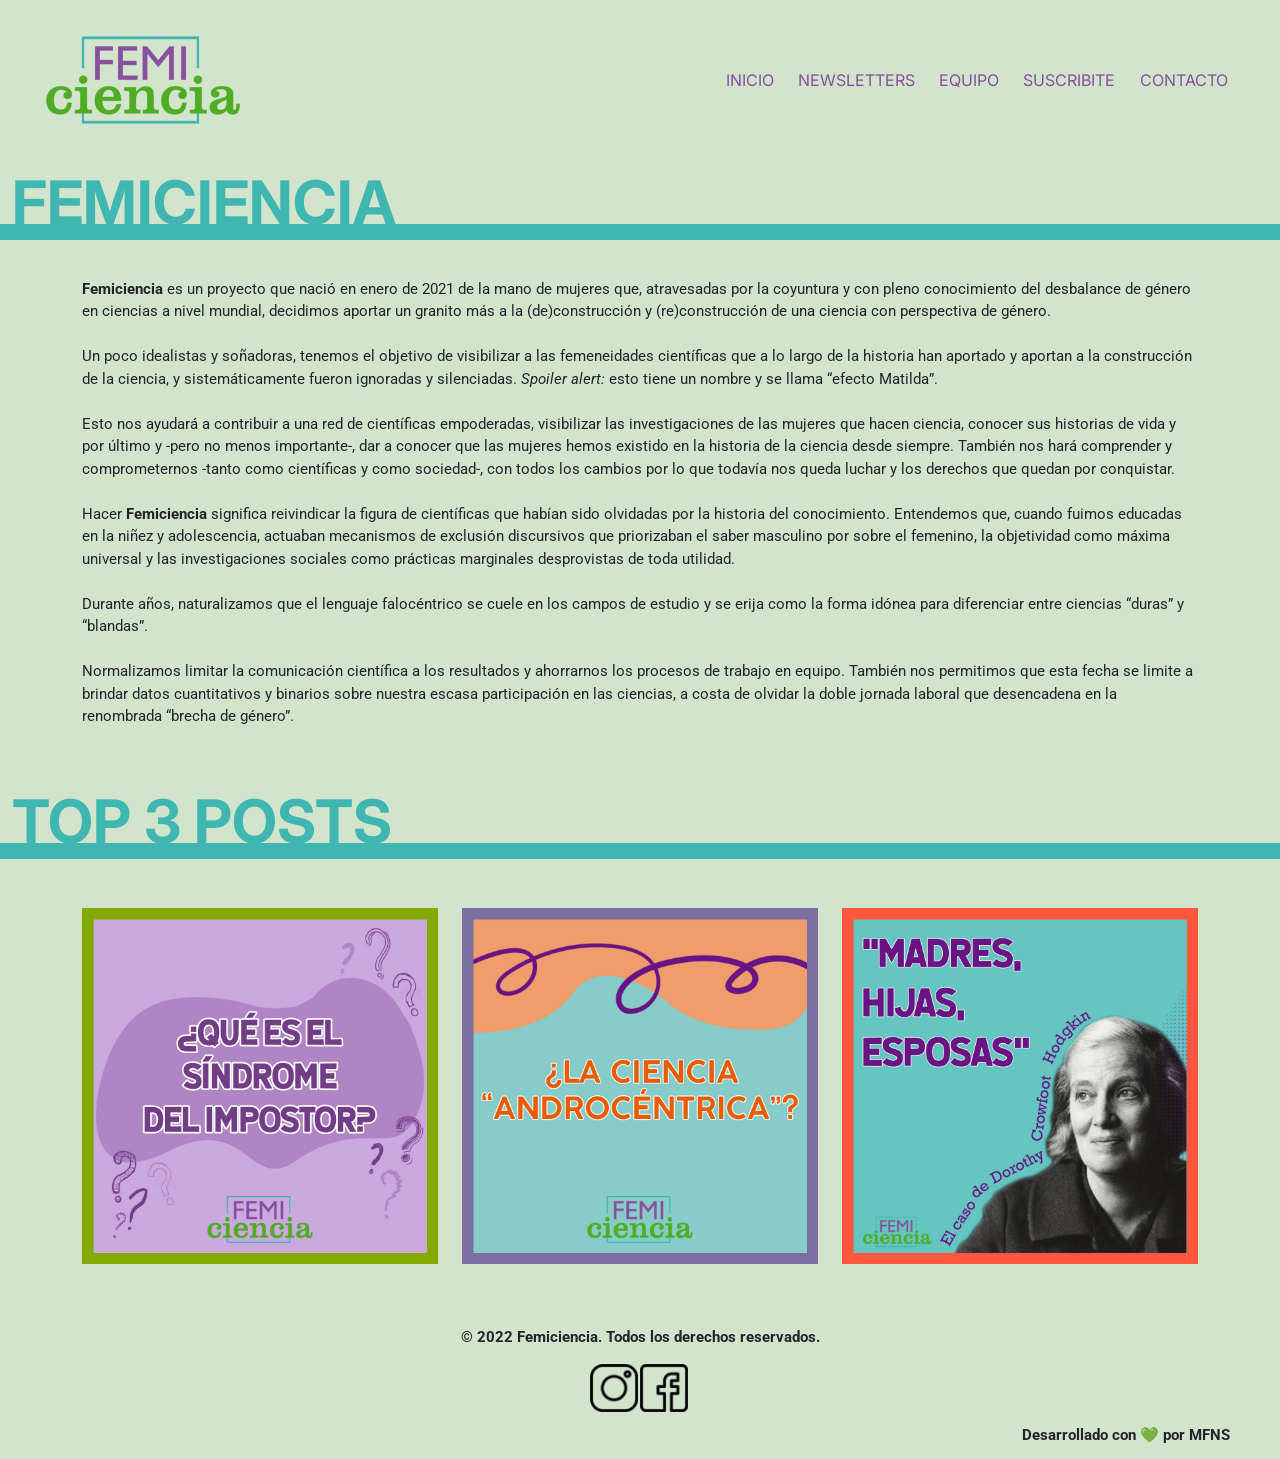
==== commit 2bd637d8: "cambios en el menu desplegable" ====
--- a/index.html
+++ b/index.html
@@ -24,6 +24,9 @@
     <link rel="preconnect" href="https://fonts.googleapis.com">
     <link rel="preconnect" href="https://fonts.gstatic.com" crossorigin>
     <link href="https://fonts.googleapis.com/css2?family=Arimo:wght@700&family=Roboto&display=swap" rel="stylesheet">
+    <link rel="preconnect" href="https://fonts.googleapis.com">
+    <link rel="preconnect" href="https://fonts.gstatic.com" crossorigin>
+    <link href="https://fonts.googleapis.com/css2?family=Inter:wght@700&display=swap" rel="stylesheet">
     <!--CSS-->
     <link rel="stylesheet" href="css/style.css">
     
@@ -39,7 +42,7 @@
             <nav class="navbar navbar-expand-lg">
                 <div class="container navbar-femi">
 
-                    <a class="navbar-brand" href="index.html"><img src="media/logo.png" alt="Logo Femiciencia" class="logo-femiciencia"></a>
+                    <a class="navbar-brand" href="index.html"><img src="media/logo.webp" alt="Logo Femiciencia" class="logo-femiciencia"></a>
 
                     <button class="navbar-toggler button-femi" type="button" data-bs-toggle="collapse" data-bs-target="#navbarNav" aria-controls="navbarNav" aria-expanded="false" aria-label="Toggle navigation">
                         <span class="navbar-toggler-icon span-femi"></span>
@@ -105,13 +108,13 @@
                 <div class="container index-post-images">
                     <div class="row row-post">
                         <div class="col-lg-4 col-md-4 col-sm-12">
-                            <a href="https://www.instagram.com/p/CNvgNy3BuJe/" target="_blank" class="post-image-a"><img src="media/impostor.jpg" alt="síndrome del impostor" class="post-image"></a>
+                            <a href="https://www.instagram.com/p/CNvgNy3BuJe/" target="_blank" class="post-image-a"><img src="media/impostor.webp" alt="síndrome del impostor" class="post-image"></a>
                         </div>
                         <div class="col-lg-4 col-md-4 col-sm-12">
-                            <a href="https://www.instagram.com/p/CN8VAHnBcur/" target="_blank" class="post-image-a"><img src="media/cienciaandrocentrica.jpg" alt="ciencia androcéntrica" class="post-image"></a>
+                            <a href="https://www.instagram.com/p/CN8VAHnBcur/" target="_blank" class="post-image-a"><img src="media/cienciaandrocentrica.webp" alt="ciencia androcéntrica" class="post-image"></a>
                         </div>
                         <div class="col-lg-4 col-md-4 col-sm-12">
-                            <a href="https://www.instagram.com/p/CPeO5xohlYp/" target="_blank" class="post-image-a"><img src="media/dorothy.jpg" alt="Dorothy Crowfoot Hodgkin" class="post-image"></a>
+                            <a href="https://www.instagram.com/p/CPeO5xohlYp/" target="_blank" class="post-image-a"><img src="media/dorothy.webp" alt="Dorothy Crowfoot Hodgkin" class="post-image"></a>
                         </div>
                     </div>
                 </div>
@@ -131,12 +134,12 @@
         <section class="social-media">
             <div>
                 <a href="https://instagram.com/femiciencia_" target="_blank">
-                <img src="media/instagram.png" alt="logo instagram" class="logo-social">
+                <img src="media/instagram.webp" alt="logo instagram" class="logo-social">
                 </a>
             </div>
             <div>
                 <a href="https://www.facebook.com/femiciencia" target="_blank">
-                <img src="media/facebook.png" alt="logo facebook" class="logo-social">
+                <img src="media/facebook.webp" alt="logo facebook" class="logo-social">
                 </a>
             </div>
         </section>
--- a/css/style.css
+++ b/css/style.css
@@ -43,7 +43,7 @@
 }
 header .section-nav nav .navbar-femi .collapse-femi .navbar-nav .nav-item .text-menu {
   color: #874F9D;
-  font-family: "Arimo", sans-serif;
+  font-family: "Inter", sans-serif;
   font-size: 1em;
   text-decoration: none;
 }
@@ -76,6 +76,10 @@
 }
 footer .social-media .logo-social {
   width: 95%;
+}
+footer .social-media .logo-social:hover {
+  transform: scale(1.1);
+  transition: all 1s;
 }
 @media screen and (max-width: 480px) {
   footer .footer-text {
@@ -138,11 +142,6 @@
   margin-top: 1em;
   border-bottom: 1em solid #3FB6B0;
 }
-@media screen and (max-width: 980px) {
-  main .index-section .index-div1 {
-    margin-top: 1em;
-  }
-}
 main .index-section .index-div1 .index-text {
   text-align: justify;
 }
@@ -172,6 +171,13 @@
 }
 
 /*quienes somos*/
+main .equipo-div1 {
+  display: flex;
+  align-items: baseline;
+  margin-top: 1em;
+  border-bottom: 1em solid #3FB6B0;
+  margin-bottom: 2%;
+}
 main section div div .integrante {
   display: flex;
   flex-direction: center;
@@ -182,20 +188,33 @@
   width: 150px;
   height: 150px;
 }
+main section div div .integrante .img-integrante-sm {
+  margin-bottom: 2%;
+}
 main section div div .integrante .text-integrante {
   margin: 0 2% 0 2%;
   padding: 2%;
-}
-
-.integrante-1, .integrante-3, .integrante-5, .integrante-7 {
+  display: flex;
+  flex-direction: column;
+  justify-content: center;
+  align-items: center;
+}
+
+.integrante {
   background-color: #C0D9BE;
 }
-
-.integrante-2, .integrante-4, .integrante-6 {
+.integrante:hover {
   background-color: #ADCEAE;
 }
 
 /*newsletters*/
+main .news-div1 {
+  display: flex;
+  align-items: baseline;
+  margin-top: 1em;
+  border-bottom: 1em solid #3FB6B0;
+  margin-bottom: 2%;
+}
 main section div .columna-1 {
   padding: 2%;
 }
@@ -211,6 +230,13 @@
 .body-news-individuales {
   background-color: #D9D7F1;
 }
+.body-news-individuales main .news-ind-div1 {
+  display: flex;
+  align-items: baseline;
+  margin-top: 1em;
+  border-bottom: 1em solid #874F9D;
+  margin-bottom: 2%;
+}
 .body-news-individuales main section div .columna-news .preguntas-news {
   text-align: center;
   font-weight: bold;
@@ -222,13 +248,21 @@
 .body-news-individuales main .boton-news-div {
   display: flex;
   flex-direction: row;
-  justify-content: center;
+  justify-content: flex-end;
   margin-bottom: 5%;
   margin-top: 3%;
 }
+@media screen and (max-width: 480px) {
+  .body-news-individuales main .boton-news-div {
+    display: flex;
+    flex-direction: row;
+    justify-content: center;
+    width: 70%;
+  }
+}
 .body-news-individuales main .boton-news-div .boton-news-img:hover {
-  box-shadow: 0 4px 16px #b39ee2;
-  transition: all 0.2s ease;
+  transform: scale(1.2);
+  transition: all 1s;
 }
 
 /*contacto*/
@@ -323,8 +357,8 @@
   font-size: 15px;
 }
 
-.newsletters-heading, .podcast-heading, .integrantes-heading, .contacto-heading, .heading-post {
-  font-family: "Arimo", sans-serif;
+.contacto-heading, .heading-post {
+  font-family: "Inter", sans-serif;
   color: #874F9D;
   font-size: 32px;
   text-align: center;
@@ -336,16 +370,24 @@
   color: #3FB6B0;
   font-size: 60px;
   line-height: 0;
-  font-family: "Arimo", sans-serif;
+  font-family: "Inter", sans-serif;
+}
+
+.heading-t2 {
+  font-weight: bolder;
+  color: #874F9D;
+  font-size: 60px;
+  line-height: 0;
+  font-family: "Inter", sans-serif;
 }
 
 .newsletters-heading-2, .integrantes-heading-2 {
-  font-family: "Arimo", sans-serif;
+  font-family: "Inter", sans-serif;
   font-size: 28px;
   color: #4FAC24;
 }
 
-p::selection, strong::selection, i::selection, br::selection, h1::selection, h2::selection, .heart::selection, a::selection {
+p::selection, strong::selection, i::selection, br::selection, h1::selection, h2::selection, .heart::selection, a::selection, img::selection {
   background-color: #874F9D;
   color: #D9D7F1;
 }
@@ -353,12 +395,12 @@
 /*General media queries*/
 /*Main headings & texts size: mobile*/
 @media screen and (max-width: 480px) {
-  .newsletters-heading, .podcast-heading, .integrantes-heading, .contacto-heading {
+  .contacto-heading {
     font-size: 25px;
     text-align: center;
   }
 
-  .heading-t1 {
+  .heading-t1, .heading-t2 {
     font-size: 35px;
   }
 
@@ -381,7 +423,7 @@
 }
 /*Main headings & texts size: tablet*/
 @media screen and (min-width: 481px) and (max-width: 980px) {
-  .newsletters-heading, .podcast-heading, .integrantes-heading, .contacto-heading, .heading-post {
+  .integrantes-heading, .contacto-heading, .heading-post {
     font-size: 25px;
     text-align: center;
   }
@@ -390,7 +432,7 @@
     font-size: 25px;
   }
 
-  .heading-t1 {
+  .heading-t1, .heading-t2 {
     font-size: 45px;
   }
 }
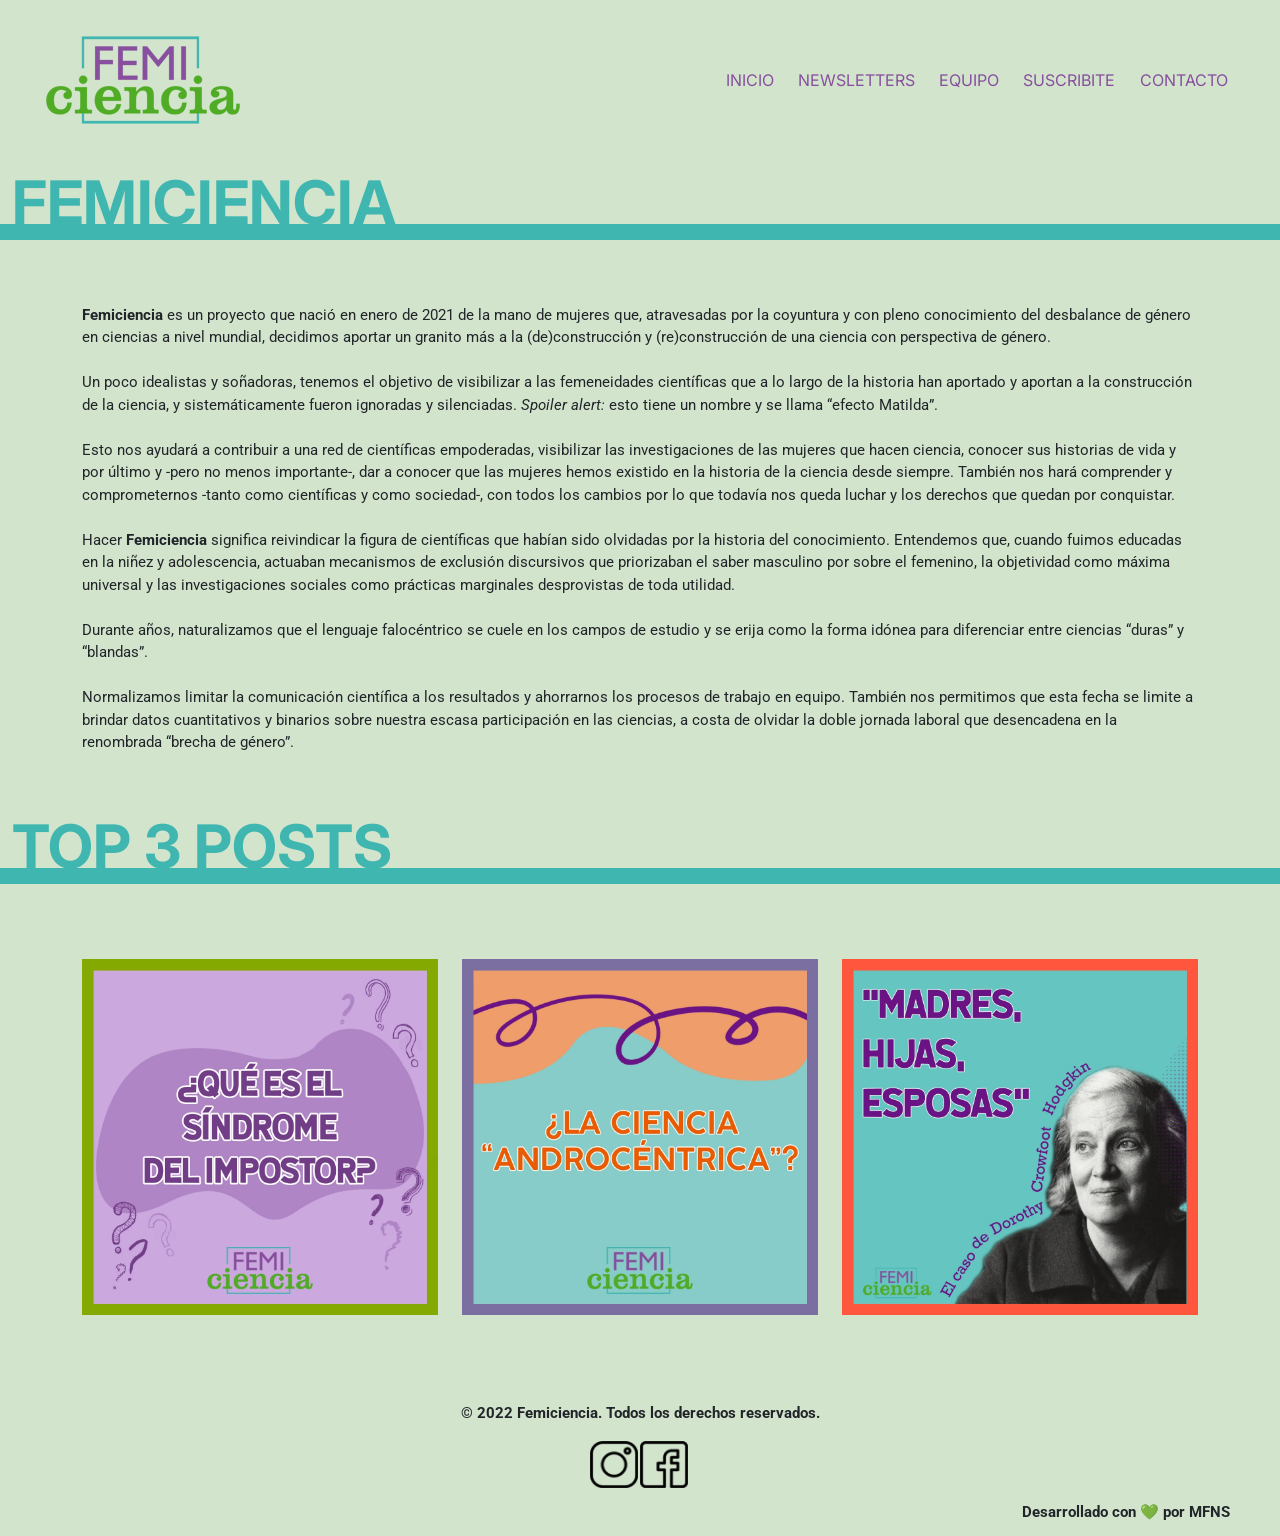
==== commit 52974429: "cambio en la extension del logo en opengraph" ====
--- a/index.html
+++ b/index.html
@@ -16,7 +16,7 @@
     <meta property="og:type" content="website">
     <meta property="og:title" content="Femiciencia | Comunicación sobre ciencia y género">
     <meta property="og:url" content="https://femiciencia.000webhostapp.com/index.html">
-    <meta property="og:image" content="https://femiciencia.000webhostapp.com/media/logo.png">
+    <meta property="og:image" content="https://femiciencia.000webhostapp.com/media/logo.webp">
 
     <!--Bootstrap-->
     <link href="https://cdn.jsdelivr.net/npm/bootstrap@5.1.3/dist/css/bootstrap.min.css" rel="stylesheet" integrity="sha384-1BmE4kWBq78iYhFldvKuhfTAU6auU8tT94WrHftjDbrCEXSU1oBoqyl2QvZ6jIW3" crossorigin="anonymous">
--- a/css/style.css
+++ b/css/style.css
@@ -10,6 +10,14 @@
   flex-direction: row;
   justify-content: space-between;
   align-items: center;
+}
+
+main .contacto-div1, main .news-div1, main .equipo-div1, main .index-post-images .post-div1, main .index-section .index-div1 {
+  display: flex;
+  align-items: baseline;
+  margin-top: 1em;
+  border-bottom: 1em solid #3FB6B0;
+  margin-bottom: 2%;
 }
 
 /*header*/
@@ -61,9 +69,17 @@
   align-items: center;
 }
 
+main .contacto-div1, main .news-div1, main .equipo-div1, main .index-post-images .post-div1, main .index-section .index-div1 {
+  display: flex;
+  align-items: baseline;
+  margin-top: 1em;
+  border-bottom: 1em solid #3FB6B0;
+  margin-bottom: 2%;
+}
+
 /*footer*/
 footer {
-  margin: 1% 3% 1% 3%;
+  margin: 3% 3% 1% 3%;
   /*Footer mobile*/
   /*Footer: tablet*/
 }
@@ -86,8 +102,7 @@
     font-size: 13px;
   }
   footer .footer-dev {
-    margin-bottom: 1%;
-    margin-right: 1%;
+    margin: 4% 0 2% 0;
     font-weight: bold;
     text-align: center;
     font-size: 13px;
@@ -133,14 +148,29 @@
     transform: scale(1);
   }
 }
+footer .social-media {
+  display: flex;
+  flex-direction: row;
+  justify-content: center;
+}
+
+header {
+  display: flex;
+  flex-direction: row;
+  justify-content: space-between;
+  align-items: center;
+}
+
+main .contacto-div1, main .news-div1, main .equipo-div1, main .index-post-images .post-div1, main .index-section .index-div1 {
+  display: flex;
+  align-items: baseline;
+  margin-top: 1em;
+  border-bottom: 1em solid #3FB6B0;
+  margin-bottom: 2%;
+}
+
 main .index-section {
   margin-bottom: 3%;
-}
-main .index-section .index-div1 {
-  display: flex;
-  align-items: baseline;
-  margin-top: 1em;
-  border-bottom: 1em solid #3FB6B0;
 }
 main .index-section .index-div1 .index-text {
   text-align: justify;
@@ -150,12 +180,6 @@
   padding-top: 3%;
   padding-bottom: 3%;
 }
-main .index-post-images .post-div1 {
-  display: flex;
-  align-items: baseline;
-  margin-top: 1em;
-  border-bottom: 1em solid #3FB6B0;
-}
 main .post-div2 {
   padding-top: 3%;
   padding-bottom: 3%;
@@ -170,14 +194,28 @@
   transition: all 1s;
 }
 
+footer .social-media {
+  display: flex;
+  flex-direction: row;
+  justify-content: center;
+}
+
+header {
+  display: flex;
+  flex-direction: row;
+  justify-content: space-between;
+  align-items: center;
+}
+
+main .contacto-div1, main .news-div1, main .equipo-div1, main .index-section .index-div1, main .index-post-images .post-div1 {
+  display: flex;
+  align-items: baseline;
+  margin-top: 1em;
+  border-bottom: 1em solid #3FB6B0;
+  margin-bottom: 2%;
+}
+
 /*quienes somos*/
-main .equipo-div1 {
-  display: flex;
-  align-items: baseline;
-  margin-top: 1em;
-  border-bottom: 1em solid #3FB6B0;
-  margin-bottom: 2%;
-}
 main section div div .integrante {
   display: flex;
   flex-direction: center;
@@ -208,13 +246,27 @@
 }
 
 /*newsletters*/
-main .news-div1 {
-  display: flex;
-  align-items: baseline;
-  margin-top: 1em;
-  border-bottom: 1em solid #3FB6B0;
-  margin-bottom: 2%;
-}
+footer .social-media {
+  display: flex;
+  flex-direction: row;
+  justify-content: center;
+}
+
+header {
+  display: flex;
+  flex-direction: row;
+  justify-content: space-between;
+  align-items: center;
+}
+
+main .contacto-div1, main .news-div1, main .index-section .index-div1, main .index-post-images .post-div1, main .equipo-div1 {
+  display: flex;
+  align-items: baseline;
+  margin-top: 1em;
+  border-bottom: 1em solid #3FB6B0;
+  margin-bottom: 2%;
+}
+
 main section div .columna-1 {
   padding: 2%;
 }
@@ -266,81 +318,42 @@
 }
 
 /*contacto*/
-.get-in-touch {
-  max-width: 800px;
-  margin: 50px auto;
-  position: relative;
-}
-
-.get-in-touch .title {
-  text-align: center;
-  text-transform: uppercase;
-  letter-spacing: 3px;
-  font-size: 3em;
-  line-height: 48px;
-  padding-bottom: 48px;
+footer .social-media {
+  display: flex;
+  flex-direction: row;
+  justify-content: center;
+}
+
+header {
+  display: flex;
+  flex-direction: row;
+  justify-content: space-between;
+  align-items: center;
+}
+
+main .contacto-div1, main .index-section .index-div1, main .index-post-images .post-div1, main .equipo-div1, main .news-div1 {
+  display: flex;
+  align-items: baseline;
+  margin-top: 1em;
+  border-bottom: 1em solid #3FB6B0;
+  margin-bottom: 2%;
+}
+
+main section div .text-contacto {
   color: #874F9D;
-  background: #5543ca;
-  background: -moz-linear-gradient(left, #874F9D 0%, #3FB6B0 100%) !important;
-  background: -webkit-linear-gradient(left, #874F9D 0%, #3FB6B0 100%) !important;
-  background: linear-gradient(to right, #3FB6B0 0%, #874F9D 100%) !important;
-  -webkit-background-clip: text !important;
-  -webkit-text-fill-color: transparent !important;
-}
-
-.contact-form .form-field {
-  position: relative;
-  margin: 32px 0;
-}
-
-.contact-form .input-text {
-  display: block;
-  width: 100%;
-  height: 36px;
-  border-width: 0 0 2px 0;
-  border-color: #5543ca;
-  font-size: 18px;
-  line-height: 26px;
-  font-weight: 400;
-}
-
-.contact-form .input-text:focus {
-  outline: none;
-}
-
-.contact-form .input-text:focus + .label,
-.contact-form .input-text.not-empty + .label {
-  -webkit-transform: translateY(-24px);
-  transform: translateY(-24px);
-}
-
-.contact-form .label {
-  position: absolute;
-  left: 20px;
-  bottom: 11px;
-  font-size: 18px;
-  line-height: 26px;
-  font-weight: 400;
-  color: #5543ca;
-  cursor: text;
-  transition: -webkit-transform 0.2s ease-in-out;
-  transition: transform 0.2s ease-in-out;
-  transition: transform 0.2s ease-in-out;
-  -webkit-transform: 0.2s ease-in-out;
-}
-
-.contact-form .submit-btn {
-  display: inline-block;
-  background-color: #000;
-  background-image: linear-gradient(125deg, #874F9D, #3FB6B0);
-  color: #fff;
-  text-transform: uppercase;
-  letter-spacing: 2px;
-  font-size: 16px;
-  padding: 8px 16px;
-  border: none;
-  width: 200px;
-  cursor: pointer;
+  font-family: "Roboto", sans-serif;
+  font-weight: bold;
+}
+main section div .bg-contacto {
+  background-color: #C0D9BE;
+}
+main .div-enviar {
+  margin-right: 2%;
+}
+@media screen and (max-width: 480px) {
+  main .div-enviar .img-enviar {
+    width: 70%;
+  }
 }
 
 * {
